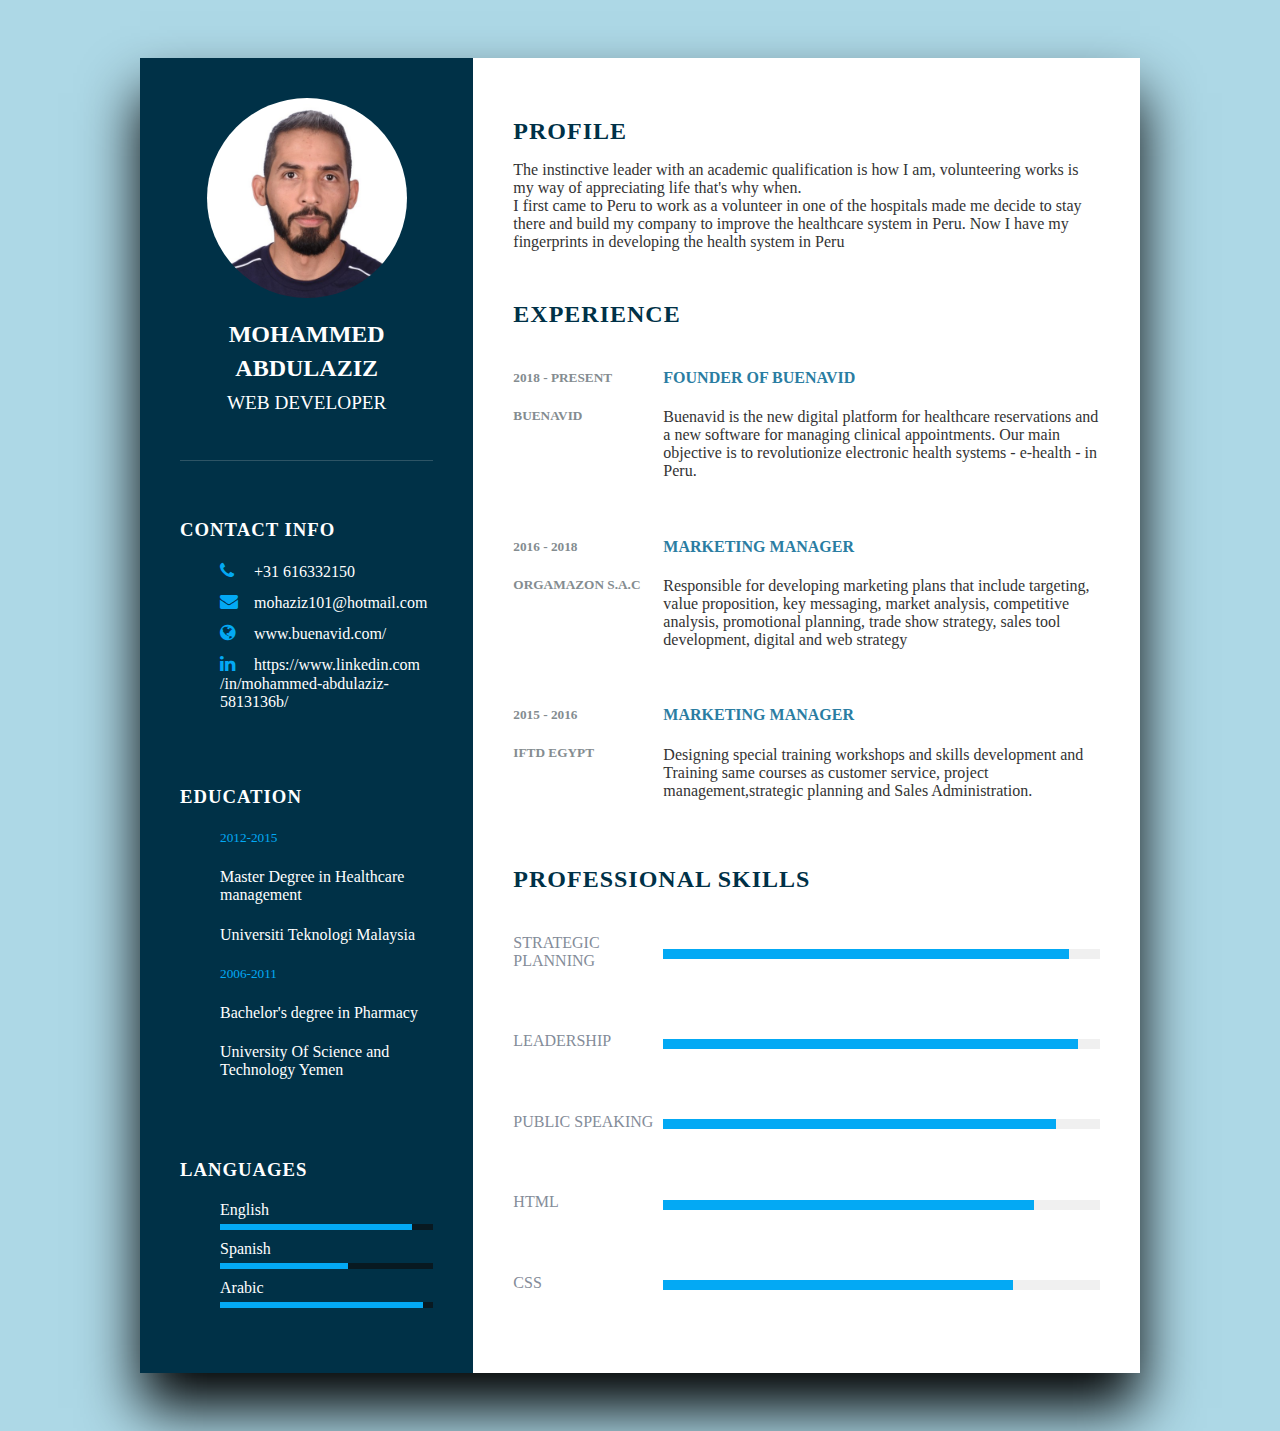
==== week1/index.html @ f61f43d0 "Rename cv.html to index.html" ====
<!DOCTYPE html>
<html lang="en">
<head>
    <meta charset="UTF-8">
    <meta http-equiv="X-UA-Compatible" content="IE=edge">
    <meta name="viewport" content="width=device-width, initial-scale=1.0">
    <title>Document</title>
    <link rel="stylesheet" href="https://cdnjs.cloudflare.com/ajax/libs/font-awesome/4.7.0/css/font-awesome.css" integrity="sha512-5A8nwdMOWrSz20fDsjczgUidUBR8liPYU+WymTZP1lmY9G6Oc7HlZv156XqnsgNUzTyMefFTcsFH/tnJE/+xBg==" crossorigin="anonymous" referrerpolicy="no-referrer" />
    <link rel="stylesheet" href="cv.css"/>
</head>
<body>
    <div class="container">
        <div class="left-side">
            <div class="profiletext">
                <div class="imgbox">
                    <img src="101.jpg">
                </div>
                <h2>Mohammed Abdulaziz<br><span>web developer</span></h2>
            </div>
            <div class="contactinfo">
                
                <h3 class="title">Contact info</h3>
                    <ul>
                        <li>
                            <span class="icon"><i class="fa fa-phone" aria-hidden="true"></i>
</span>
                            <span class="text">+31 616332150</span>
                             
                        </li>
                       
                        <li>
                            <span class="icon"><i class="fa fa-envelope" aria-hidden="true"></i>
</span>
                            <span class="text">mohaziz101@hotmail.com</span>
                             
                        </li>
                        <li>
                            <span class="icon"><i class="fa fa-globe" aria-hidden="true"></i></span>
                            <span class="text">www.buenavid.com/</span>
                             
                        </li>
                        <li>
                            <span class="icon"><i class="fa fa-linkedin" aria-hidden="true"></i>
</span>
                            <span class="text">https://www.linkedin.com
                                /in/mohammed-abdulaziz-5813136b/</span>
                             
                        </li>

                    </ul>
               
            </div>


            <div class="contactinfo education">
                
                <h3 class="title">Education</h3>
                    <ul>
                        <li>
                            <h5> 2012-2015</h5>
                            <h4>Master Degree in Healthcare management</h4>
                            <h4>Universiti Teknologi Malaysia</h4>
                        </li>
                        <li>
                            <h5> 2006-2011</h5>
                            <h4>Bachelor's degree in Pharmacy</h4>
                            <h4>University Of Science and Technology Yemen</h4>
                        </li>
                           
                    </ul>
               
            </div>
            <div class="contactinfo language">
                
                <h3 class="title">Languages</h3>
                    <ul>
                        <li>
                            <span class="text">English</span>
                            <span class="percent">
                            <div style="width: 90%;"></div>
                            </span>
                        </li>
                        <li>
                            <span class="text">Spanish</span>
                            <span class="percent">
                             <div style="width: 60%;"></div>
                            </span>
                        </li>
                        <li>
                            <span class="text">Arabic</span>
                            <span class="percent">
                                <div style="width: 95%;"></div>
                            </span>
                        </li>
                        </ul>
             </div>
            
        </div>
        <div class="right-side">
            <div class="about">
                <h2 class="title2">Profile</h2>
                <p> The instinctive leader with an academic
qualification is how I am, volunteering works
is my way of appreciating life that's why
when.<br>
I first came to Peru to work as a volunteer in
one of the hospitals made me decide to stay
there and build my company to improve the
healthcare system in Peru.
Now I have my fingerprints in
developing the health system in Peru</p>
            </div>
           <div class="about">
                <h2 class="title2">Experience</h2>
                <div class="box"> 
                    <div class="year-company">
                        <h5>2018 - present</h5>
                        <h5>Buenavid</h5>
                    </div>
                    <div class="text">
                        <h4>Founder of Buenavid</h4>
                        <p>Buenavid is the new digital platform for healthcare reservations and a new software for managing clinical appointments.
                             Our main objective is to revolutionize electronic health systems - e-health - in Peru.</p>
                    </div>
                
                </div>
                 <div class="box"> 
                    <div class="year-company">
                        <h5>2016 - 2018</h5>
                        <h5>ORGAMAZON S.A.C</h5>
                    </div>
                    <div class="text">
                        <h4>Marketing Manager</h4>
                        <p>Responsible for developing marketing plans that include targeting, value proposition, key messaging, market analysis, 
                            competitive analysis, promotional planning, trade show strategy, sales tool development, digital and web strategy</p>
                    </div>
                
                </div>
                 <div class="box"> 
                    <div class="year-company">
                        <h5>2015 - 2016</h5>
                        <h5>IFTD Egypt</h5>
                    </div>
                    <div class="text">
                        <h4>Marketing Manager</h4>
                        <p>Designing special training workshops and skills development and 
                            Training same courses as customer service, project management,strategic planning and Sales Administration.</p>
                    </div>
                
                </div>
                </div>
                <div class="about skills">
                    <h2 class="title2">Professional Skills</h2>
                    <div class="box">
                        <h4>Strategic Planning</h4>
                        <div class="percent">
                            <div style="width: 93%;"></div>
                        </div>
                    </div>
                     <div class="box">
                        <h4>Leadership</h4>
                        <div class="percent">
                             <div style="width: 95%;"></div>
                        </div>
                    </div>
                     <div class="box">
                        <h4>Public Speaking</h4>
                        <div class="percent">
                             <div style="width: 90%;"></div>
                        </div>
                    </div>
                     <div class="box">
                        <h4>Html</h4>
                        <div class="percent">
                             <div style="width: 85%;"></div>
                        </div>
                    </div>
                    <div class="box">
                        <h4>Css</h4>
                        <div class="percent">
                             <div style="width: 80%;"></div>
                        </div>
                    </div>
                </div>



        </div>
    </div>
    
</body>
</html>
---- week1/cv.css ----
body {
    background: lightblue;
    display: flex;
    justify-content: center;
    align-items: center;
    min-height: 100vh;
}
.container
{
    position: relative;
    width: 100%;
    max-width: 1000px;
    min-height: 1000px;
    background: #fff;
    margin: 50px;
    display: grid;
    grid-template-columns:1fr 2fr ;
    box-shadow: 0 35px 55px rgba(0,0,0,1);
}
.container .left-side{

    position: relative;
    background: #003147;
    padding: 40px;
}
.profiletext{

    position: relative;
    display: flex;
    flex-direction: column;
    align-items: center;
    padding-bottom: 20px;
    border-bottom: 1px solid rgba(225, 225, 225, 0.2);
}
.profiletext .imgbox{

    position: relative;
    width: 200Px;
    height: 200px;
    border-radius: 50%;
    overflow: hidden;

}
.profiletext .imgbox img{
    position: absolute;
    top: 0;
    left: 0;
    width: 100%;
    object-fit: cover;
}
.profiletext h2{
    color: #fff;
    font-size: 1.5em;
    margin-top: 20px;
    text-transform: uppercase;
    text-align: center;
    font-weight: 600;
    line-height: 1.4em;
}
.profiletext h2 span{
    font-size: 0.8em;
    font-weight: 300;

}
.contactinfo{
    padding-top: 40px;
}


.title {
    color: #fff;
    text-transform: uppercase;
    font-weight: 600;
    letter-spacing: 1px;
    margin-bottom: 20px;
}
.contactinfo ul {position: relative; }
.contactinfo ul li{
    position: relative;
    list-style: none;
    margin: 10px 0;
    cursor: pointer;
}
.contactinfo ul li .icon
{
    display: inline-block;
    width: 30px;
    font-size: 18px;
    color: #03a9f4;
}
.contactinfo ul li span {
    color: #fff;
    font-weight: 300;
}
.contactinfo .education li {
    margin-bottom: 15px;

}
 .contactinfo h5 {
    color: #03a9f4;
    font-weight: 500;
}
.contactinfo  h4 {
    color: #fff;
    font-weight: 500;
}
.percent
{
    position: relative;
    width: 100%;
    height: 6px;
    background: #081921;
    display: block;
    margin-top: 5px;
}
.percent div {
    position: absolute;
    top: 0;
    left: 0;
    height: 100%;
    background: #03a9f4;
}
.container .right-side{

    position: relative;
    background: #fff;
    padding: 40px;
}
.about{
    margin-bottom: 50px;
}
.about:last-child
{
    margin-bottom: 0;
}
.title2
{
    color: #003147;
    text-transform: uppercase;
    letter-spacing: 1px;
    margin-bottom: 10px;
    
}
p{color: #333;}
.about .box{
display: flex;
flex-direction: row;
margin: 20px 0;
}
.about .box .year-company
{
    min-width: 150px;
}
.about .box .year-company h5{
    text-transform: uppercase;
    color: #848c90;
    font-weight: 600;
}
.about .box .text h4 {
    text-transform: uppercase;
    color: #2a7da2;
    font-size: 16px;
}
.skills .box {
    position: relative;
    width: 100%;
    display: grid;
    grid-template-columns: 150px 1fr;
    justify-content: center;
    align-items: center;
    }
.skills .box h4{
    text-transform: uppercase;
    color: #848c99;
    font-weight: 500;
}
.skills .box .percent
{
    position: relative;
    width: 100%;
    height: 10px;
    background: #f0f0f0;
}
.skills .box .percent div
{
    position: absolute;
    top: 0;
    left: 0;
    height: 100%;
    background: #03a9f4;

}
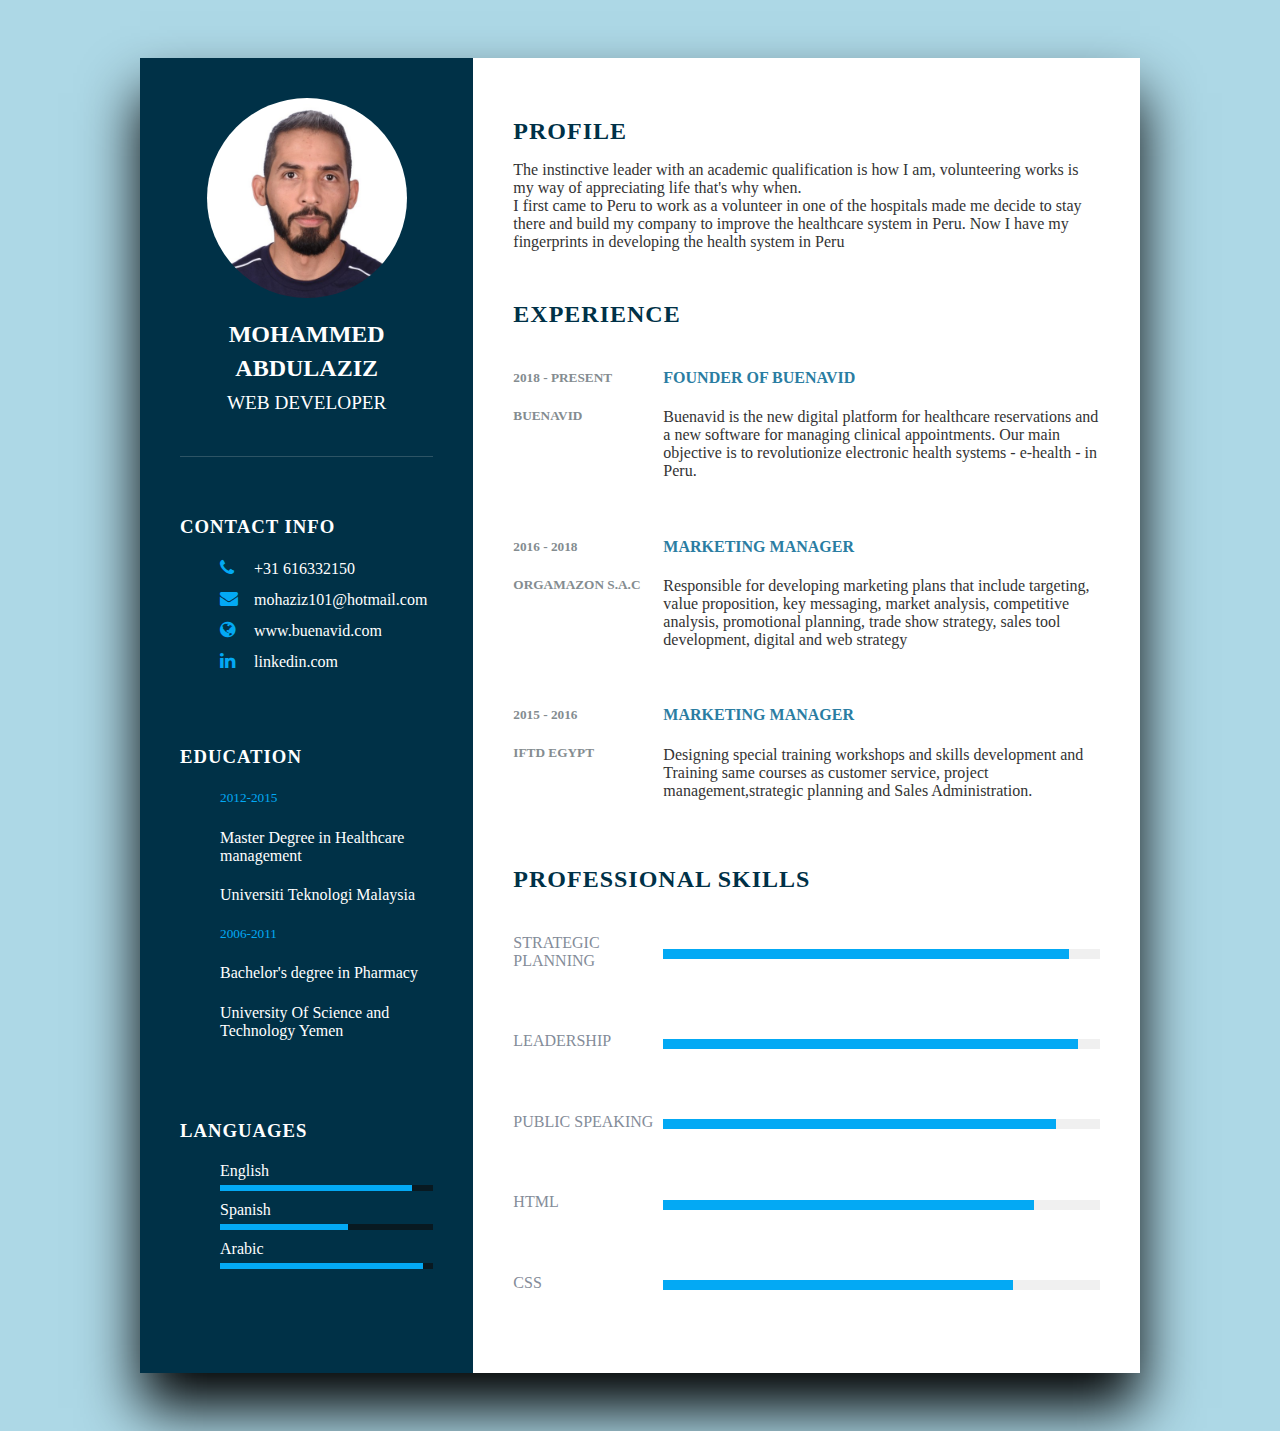
==== commit 3c08f6e0: "first commmit week1" ====
--- a/week1/index.html
+++ b/week1/index.html
@@ -11,13 +11,17 @@
 <body>
     <div class="container">
         <div class="left-side">
-            <div class="profiletext">
-                <div class="imgbox">
-                    <img src="101.jpg">
-                </div>
-                <h2>Mohammed Abdulaziz<br><span>web developer</span></h2>
-            </div>
-            <div class="contactinfo">
+            <!------------ change All class "profiletext" to "profile-text" ------------>
+            <div class="profile-text">
+                <div class="imgbox" >
+                    <!-- Adding alt attribute to the image -->
+                    <img src="101.jpg" alt="my personal photo">
+                </div>
+                <!-------- change the element h2 to h1-------- -->
+                <h1>Mohammed Abdulaziz<br><span>web developer</span></h1>
+            </div>
+             <!------------ change All class "contactinfo" to "contact-info" ------------>
+            <div class="contact-info">
                 
                 <h3 class="title">Contact info</h3>
                     <ul>
@@ -31,19 +35,23 @@
                         <li>
                             <span class="icon"><i class="fa fa-envelope" aria-hidden="true"></i>
 </span>
-                            <span class="text">mohaziz101@hotmail.com</span>
-                             
+            <!-------- change e-mail address, website and linkedIn address to clickable. -------->
+
+                            
+                             <a href="mohaziz101@hotmail.com" class="text">mohaziz101@hotmail.com</a>
                         </li>
                         <li>
                             <span class="icon"><i class="fa fa-globe" aria-hidden="true"></i></span>
-                            <span class="text">www.buenavid.com/</span>
+                            
+                            <a href="https://www.buenavid.com/" class="text">www.buenavid.com</a>
                              
                         </li>
                         <li>
                             <span class="icon"><i class="fa fa-linkedin" aria-hidden="true"></i>
 </span>
-                            <span class="text">https://www.linkedin.com
-                                /in/mohammed-abdulaziz-5813136b/</span>
+                                <a href="https://www.linkedin.com
+                                /in/mohammed-abdulaziz-5813136b/" class="text">linkedin.com</a>
+                                
                              
                         </li>
 
@@ -52,7 +60,7 @@
             </div>
 
 
-            <div class="contactinfo education">
+            <div class="contact-info education">
                 
                 <h3 class="title">Education</h3>
                     <ul>
@@ -70,7 +78,7 @@
                     </ul>
                
             </div>
-            <div class="contactinfo language">
+            <div class="contact-info language">
                 
                 <h3 class="title">Languages</h3>
                     <ul>
--- a/week1/cv.css
+++ b/week1/cv.css
@@ -5,6 +5,8 @@
     align-items: center;
     min-height: 100vh;
 }
+a{color: #fff;
+text-decoration: none;}
 .container
 {
     position: relative;
@@ -23,7 +25,7 @@
     background: #003147;
     padding: 40px;
 }
-.profiletext{
+.profile-text{
 
     position: relative;
     display: flex;
@@ -32,7 +34,7 @@
     padding-bottom: 20px;
     border-bottom: 1px solid rgba(225, 225, 225, 0.2);
 }
-.profiletext .imgbox{
+.profile-text .imgbox{
 
     position: relative;
     width: 200Px;
@@ -41,14 +43,14 @@
     overflow: hidden;
 
 }
-.profiletext .imgbox img{
+.profile-text .imgbox img{
     position: absolute;
     top: 0;
     left: 0;
     width: 100%;
     object-fit: cover;
 }
-.profiletext h2{
+.profile-text h1{
     color: #fff;
     font-size: 1.5em;
     margin-top: 20px;
@@ -57,12 +59,12 @@
     font-weight: 600;
     line-height: 1.4em;
 }
-.profiletext h2 span{
+.profile-text h1 span{
     font-size: 0.8em;
     font-weight: 300;
 
 }
-.contactinfo{
+.contact-info{
     padding-top: 40px;
 }
 
@@ -74,33 +76,33 @@
     letter-spacing: 1px;
     margin-bottom: 20px;
 }
-.contactinfo ul {position: relative; }
-.contactinfo ul li{
+.contact-info ul {position: relative; }
+.contact-info ul li{
     position: relative;
     list-style: none;
     margin: 10px 0;
     cursor: pointer;
 }
-.contactinfo ul li .icon
+.contact-info ul li .icon
 {
     display: inline-block;
     width: 30px;
     font-size: 18px;
     color: #03a9f4;
 }
-.contactinfo ul li span {
+.contact-info ul li span {
     color: #fff;
     font-weight: 300;
 }
-.contactinfo .education li {
+.contact-info .education li {
     margin-bottom: 15px;
 
 }
- .contactinfo h5 {
+ .contact-info h5 {
     color: #03a9f4;
     font-weight: 500;
 }
-.contactinfo  h4 {
+.contact-info  h4 {
     color: #fff;
     font-weight: 500;
 }
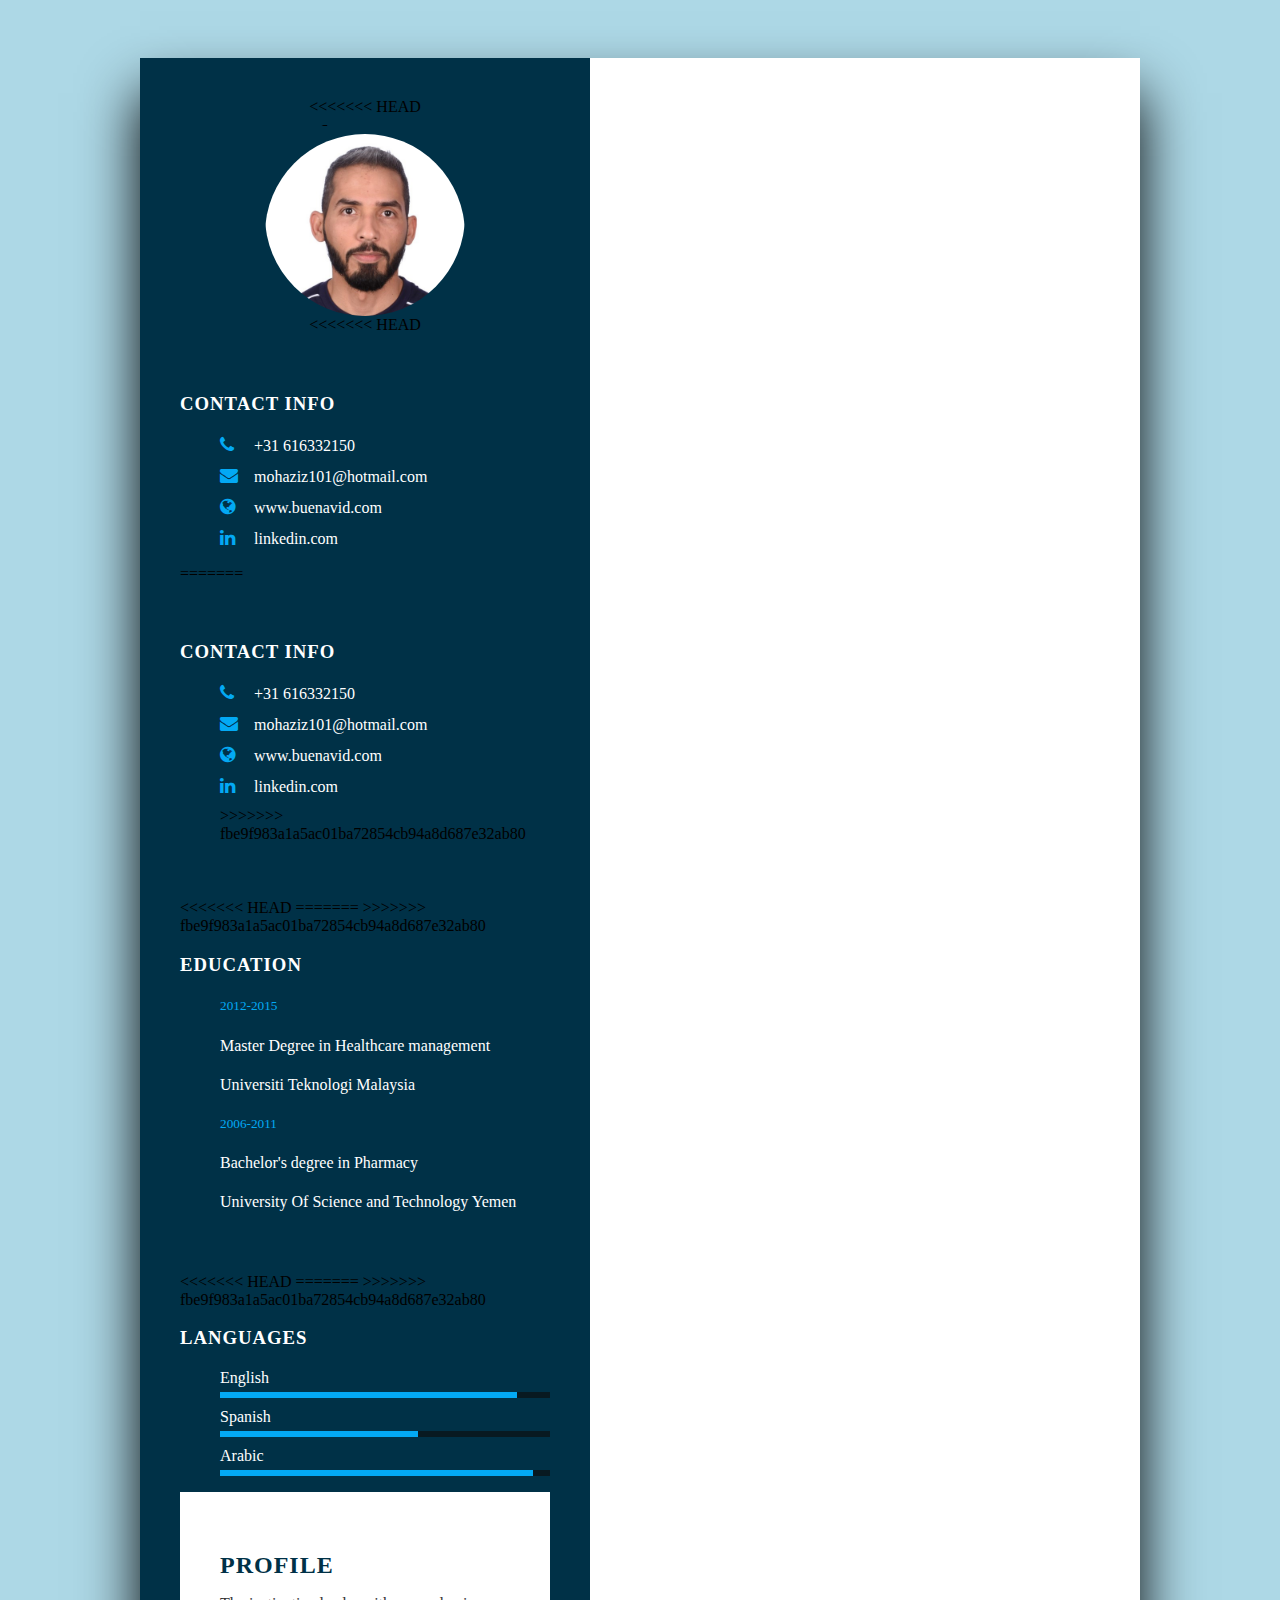
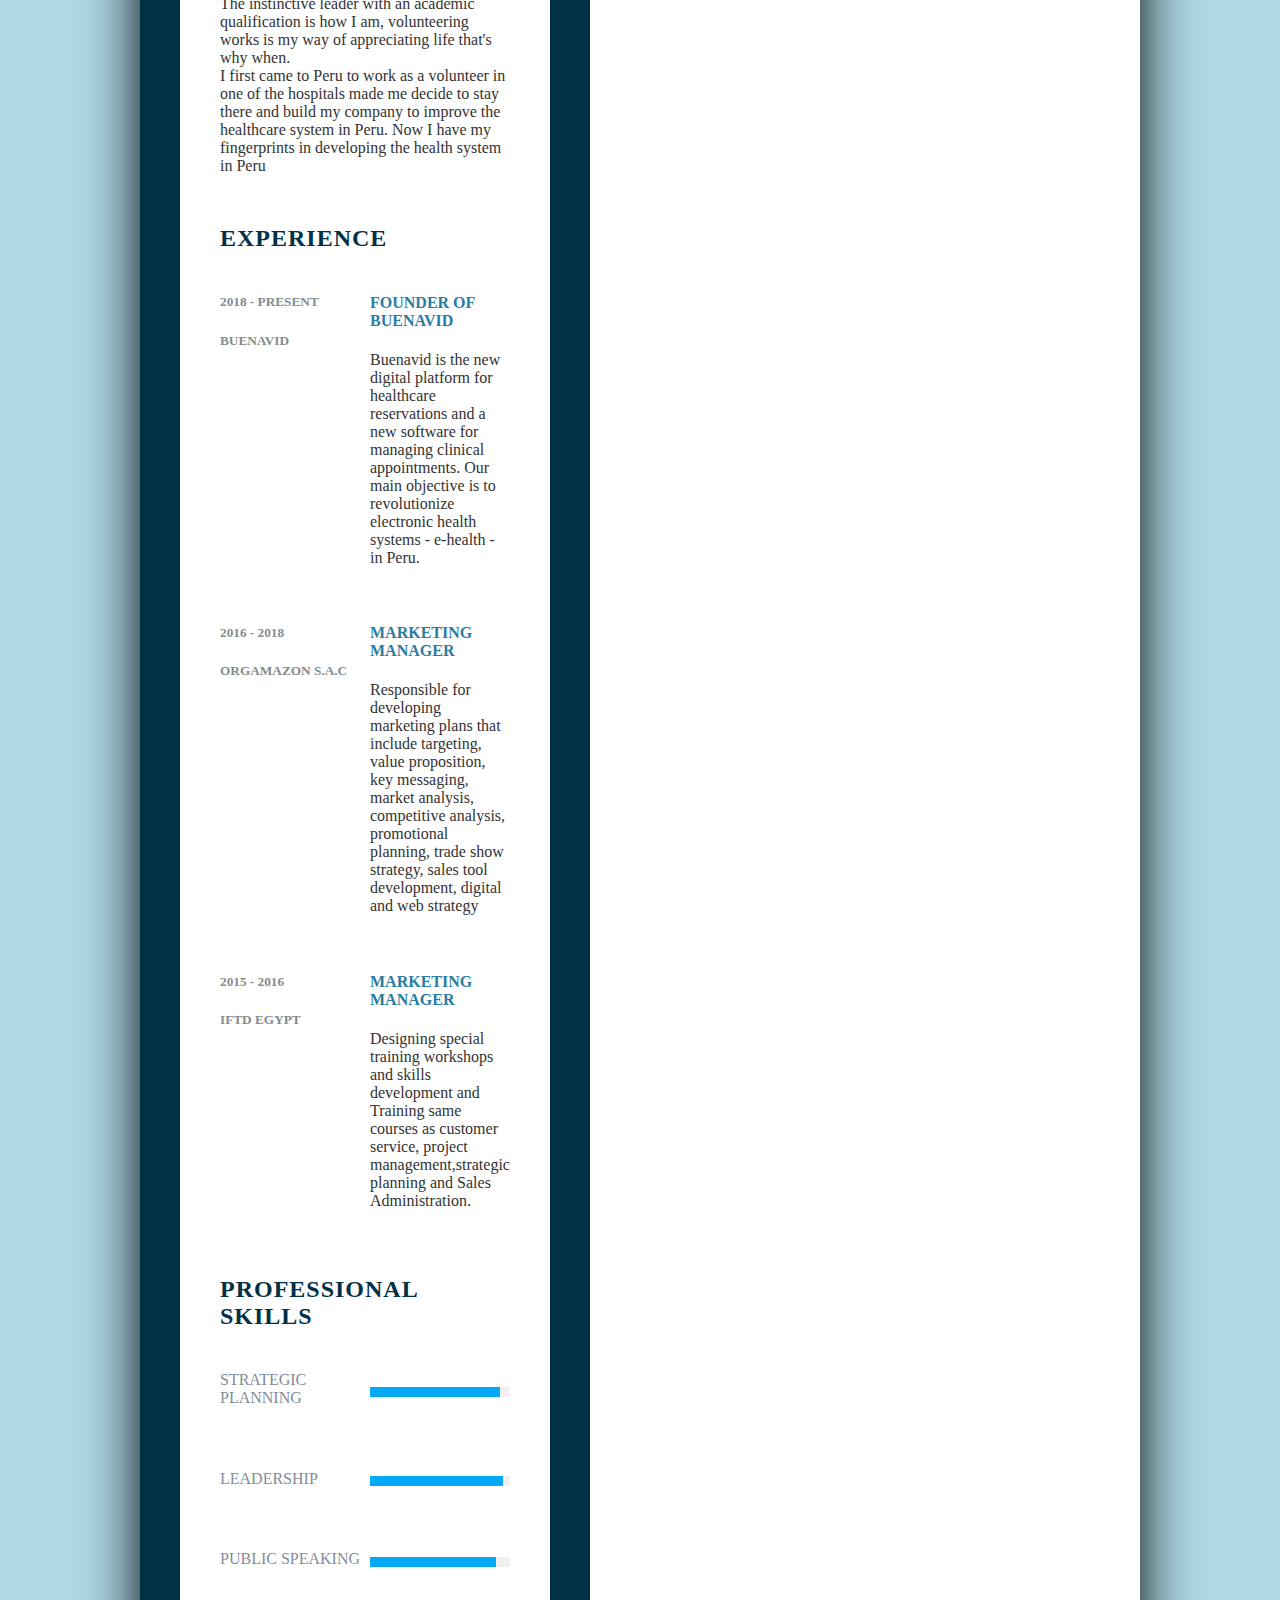
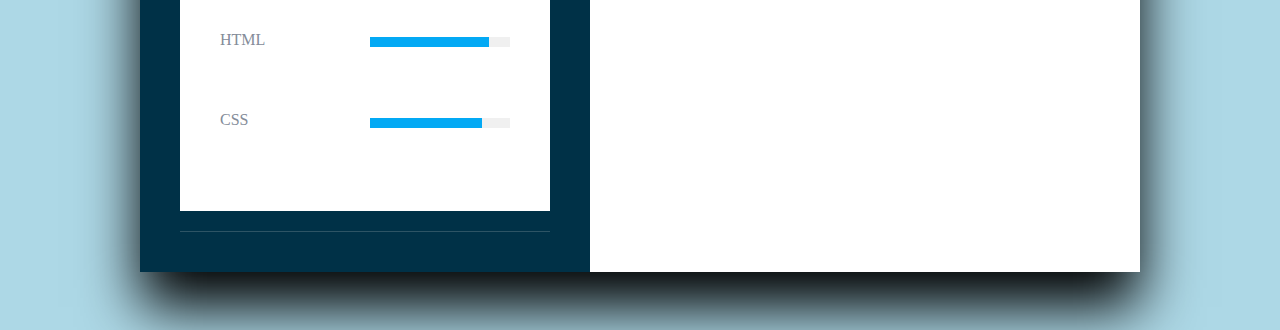
==== commit 8415821e: "final look" ====
--- a/week1/index.html
+++ b/week1/index.html
@@ -1,25 +1,71 @@
 <!DOCTYPE html>
 <html lang="en">
+
 <head>
     <meta charset="UTF-8">
     <meta http-equiv="X-UA-Compatible" content="IE=edge">
     <meta name="viewport" content="width=device-width, initial-scale=1.0">
     <title>Document</title>
-    <link rel="stylesheet" href="https://cdnjs.cloudflare.com/ajax/libs/font-awesome/4.7.0/css/font-awesome.css" integrity="sha512-5A8nwdMOWrSz20fDsjczgUidUBR8liPYU+WymTZP1lmY9G6Oc7HlZv156XqnsgNUzTyMefFTcsFH/tnJE/+xBg==" crossorigin="anonymous" referrerpolicy="no-referrer" />
-    <link rel="stylesheet" href="cv.css"/>
+    <link rel="stylesheet" href="https://cdnjs.cloudflare.com/ajax/libs/font-awesome/4.7.0/css/font-awesome.css"
+        integrity="sha512-5A8nwdMOWrSz20fDsjczgUidUBR8liPYU+WymTZP1lmY9G6Oc7HlZv156XqnsgNUzTyMefFTcsFH/tnJE/+xBg=="
+        crossorigin="anonymous" referrerpolicy="no-referrer" />
+    <link rel="stylesheet" href="cv.css" />
 </head>
+
 <body>
     <div class="container">
         <div class="left-side">
             <!------------ change All class "profiletext" to "profile-text" ------------>
             <div class="profile-text">
+<<<<<<< HEAD
+                <div class="imgbox">
+=======
                 <div class="imgbox" >
+>>>>>>> fbe9f983a1a5ac01ba72854cb94a8d687e32ab80
                     <!-- Adding alt attribute to the image -->
                     <img src="101.jpg" alt="my personal photo">
                 </div>
                 <!-------- change the element h2 to h1-------- -->
                 <h1>Mohammed Abdulaziz<br><span>web developer</span></h1>
             </div>
+<<<<<<< HEAD
+            <!------------ change All class "contactinfo" to "contact-info" ------------>
+            <div class="contact-info">
+
+                <h3 class="title">Contact info</h3>
+                <ul>
+                    <li>
+                        <span class="icon"><i class="fa fa-phone" aria-hidden="true"></i>
+                        </span>
+                        <span class="text">+31 616332150</span>
+
+                    </li>
+
+                    <li>
+                        <span class="icon"><i class="fa fa-envelope" aria-hidden="true"></i>
+                        </span>
+                        <!-------- change e-mail address, website and linkedIn address to clickable. -------->
+
+
+                        <a href="mohaziz101@hotmail.com" class="text">mohaziz101@hotmail.com</a>
+                    </li>
+                    <li>
+                        <span class="icon"><i class="fa fa-globe" aria-hidden="true"></i></span>
+
+                        <a href="https://www.buenavid.com/" class="text">www.buenavid.com</a>
+
+                    </li>
+                    <li>
+                        <span class="icon"><i class="fa fa-linkedin" aria-hidden="true"></i>
+                        </span>
+                        <a href="https://www.linkedin.com
+                                /in/mohammed-abdulaziz-5813136b/" class="text">linkedin.com</a>
+
+
+                    </li>
+
+                </ul>
+=======
              <!------------ change All class "contactinfo" to "contact-info" ------------>
             <div class="contact-info">
                 
@@ -54,147 +100,161 @@
                                 
                              
                         </li>
-
-                    </ul>
-               
+>>>>>>> fbe9f983a1a5ac01ba72854cb94a8d687e32ab80
+
             </div>
 
 
             <div class="contact-info education">
+<<<<<<< HEAD
+
+=======
                 
+>>>>>>> fbe9f983a1a5ac01ba72854cb94a8d687e32ab80
                 <h3 class="title">Education</h3>
-                    <ul>
-                        <li>
-                            <h5> 2012-2015</h5>
-                            <h4>Master Degree in Healthcare management</h4>
-                            <h4>Universiti Teknologi Malaysia</h4>
-                        </li>
-                        <li>
-                            <h5> 2006-2011</h5>
-                            <h4>Bachelor's degree in Pharmacy</h4>
-                            <h4>University Of Science and Technology Yemen</h4>
-                        </li>
-                           
-                    </ul>
-               
+                <ul>
+                    <li>
+                        <h5> 2012-2015</h5>
+                        <h4>Master Degree in Healthcare management</h4>
+                        <h4>Universiti Teknologi Malaysia</h4>
+                    </li>
+                    <li>
+                        <h5> 2006-2011</h5>
+                        <h4>Bachelor's degree in Pharmacy</h4>
+                        <h4>University Of Science and Technology Yemen</h4>
+                    </li>
+
+                </ul>
+
             </div>
             <div class="contact-info language">
+<<<<<<< HEAD
+
+=======
                 
+>>>>>>> fbe9f983a1a5ac01ba72854cb94a8d687e32ab80
                 <h3 class="title">Languages</h3>
-                    <ul>
-                        <li>
-                            <span class="text">English</span>
-                            <span class="percent">
+                <ul>
+                    <li>
+                        <span class="text">English</span>
+                        <span class="percent">
                             <div style="width: 90%;"></div>
-                            </span>
-                        </li>
-                        <li>
-                            <span class="text">Spanish</span>
-                            <span class="percent">
-                             <div style="width: 60%;"></div>
-                            </span>
-                        </li>
-                        <li>
-                            <span class="text">Arabic</span>
-                            <span class="percent">
-                                <div style="width: 95%;"></div>
-                            </span>
-                        </li>
-                        </ul>
-             </div>
-            
+                        </span>
+                    </li>
+                    <li>
+                        <span class="text">Spanish</span>
+                        <span class="percent">
+                            <div style="width: 60%;"></div>
+                        </span>
+                    </li>
+                    <li>
+                        <span class="text">Arabic</span>
+                        <span class="percent">
+                            <div style="width: 95%;"></div>
+                        </span>
+                    </li>
+                </ul>
+            </div>
+
         </div>
         <div class="right-side">
             <div class="about">
                 <h2 class="title2">Profile</h2>
                 <p> The instinctive leader with an academic
-qualification is how I am, volunteering works
-is my way of appreciating life that's why
-when.<br>
-I first came to Peru to work as a volunteer in
-one of the hospitals made me decide to stay
-there and build my company to improve the
-healthcare system in Peru.
-Now I have my fingerprints in
-developing the health system in Peru</p>
-            </div>
-           <div class="about">
+                    qualification is how I am, volunteering works
+                    is my way of appreciating life that's why
+                    when.<br>
+                    I first came to Peru to work as a volunteer in
+                    one of the hospitals made me decide to stay
+                    there and build my company to improve the
+                    healthcare system in Peru.
+                    Now I have my fingerprints in
+                    developing the health system in Peru</p>
+            </div>
+            <div class="about">
                 <h2 class="title2">Experience</h2>
-                <div class="box"> 
+                <div class="box">
                     <div class="year-company">
                         <h5>2018 - present</h5>
                         <h5>Buenavid</h5>
                     </div>
+
+
                     <div class="text">
                         <h4>Founder of Buenavid</h4>
-                        <p>Buenavid is the new digital platform for healthcare reservations and a new software for managing clinical appointments.
-                             Our main objective is to revolutionize electronic health systems - e-health - in Peru.</p>
-                    </div>
-                
-                </div>
-                 <div class="box"> 
+                        <p>Buenavid is the new digital platform for healthcare reservations and a new software for
+                            managing clinical appointments.
+                            Our main objective is to revolutionize electronic health systems - e-health - in Peru.</p>
+                    </div>
+
+                </div>
+                <div class="box">
                     <div class="year-company">
                         <h5>2016 - 2018</h5>
                         <h5>ORGAMAZON S.A.C</h5>
                     </div>
                     <div class="text">
                         <h4>Marketing Manager</h4>
-                        <p>Responsible for developing marketing plans that include targeting, value proposition, key messaging, market analysis, 
-                            competitive analysis, promotional planning, trade show strategy, sales tool development, digital and web strategy</p>
-                    </div>
-                
-                </div>
-                 <div class="box"> 
+                        <p>Responsible for developing marketing plans that include targeting, value proposition, key
+                            messaging, market analysis,
+                            competitive analysis, promotional planning, trade show strategy, sales tool development,
+                            digital and web strategy</p>
+                    </div>
+
+                </div>
+                <div class="box">
                     <div class="year-company">
                         <h5>2015 - 2016</h5>
                         <h5>IFTD Egypt</h5>
                     </div>
                     <div class="text">
                         <h4>Marketing Manager</h4>
-                        <p>Designing special training workshops and skills development and 
-                            Training same courses as customer service, project management,strategic planning and Sales Administration.</p>
-                    </div>
-                
-                </div>
-                </div>
-                <div class="about skills">
-                    <h2 class="title2">Professional Skills</h2>
-                    <div class="box">
-                        <h4>Strategic Planning</h4>
-                        <div class="percent">
-                            <div style="width: 93%;"></div>
-                        </div>
-                    </div>
-                     <div class="box">
-                        <h4>Leadership</h4>
-                        <div class="percent">
-                             <div style="width: 95%;"></div>
-                        </div>
-                    </div>
-                     <div class="box">
-                        <h4>Public Speaking</h4>
-                        <div class="percent">
-                             <div style="width: 90%;"></div>
-                        </div>
-                    </div>
-                     <div class="box">
-                        <h4>Html</h4>
-                        <div class="percent">
-                             <div style="width: 85%;"></div>
-                        </div>
-                    </div>
-                    <div class="box">
-                        <h4>Css</h4>
-                        <div class="percent">
-                             <div style="width: 80%;"></div>
-                        </div>
-                    </div>
-                </div>
+                        <p>Designing special training workshops and skills development and
+                            Training same courses as customer service, project management,strategic planning and Sales
+                            Administration.</p>
+                    </div>
+
+                </div>
+            </div>
+            <div class="about skills">
+                <h2 class="title2">Professional Skills</h2>
+                <div class="box">
+                    <h4>Strategic Planning</h4>
+                    <div class="percent">
+                        <div style="width: 93%;"></div>
+                    </div>
+                </div>
+                <div class="box">
+                    <h4>Leadership</h4>
+                    <div class="percent">
+                        <div style="width: 95%;"></div>
+                    </div>
+                </div>
+                <div class="box">
+                    <h4>Public Speaking</h4>
+                    <div class="percent">
+                        <div style="width: 90%;"></div>
+                    </div>
+                </div>
+                <div class="box">
+                    <h4>Html</h4>
+                    <div class="percent">
+                        <div style="width: 85%;"></div>
+                    </div>
+                </div>
+                <div class="box">
+                    <h4>Css</h4>
+                    <div class="percent">
+                        <div style="width: 80%;"></div>
+                    </div>
+                </div>
+            </div>
 
 
 
         </div>
     </div>
-    
+
 </body>
-</html>
+
+</html>--- a/week1/cv.css
+++ b/week1/cv.css
@@ -5,10 +5,13 @@
     align-items: center;
     min-height: 100vh;
 }
-a{color: #fff;
-text-decoration: none;}
-.container
-{
+
+a {
+    color: #fff;
+    text-decoration: none;
+}
+
+.container {
     position: relative;
     width: 100%;
     max-width: 1000px;
@@ -16,16 +19,18 @@
     background: #fff;
     margin: 50px;
     display: grid;
-    grid-template-columns:1fr 2fr ;
-    box-shadow: 0 35px 55px rgba(0,0,0,1);
-}
-.container .left-side{
+    grid-template-columns: 1fr 2fr;
+    box-shadow: 0 35px 55px rgba(0, 0, 0, 1);
+}
+
+.container .left-side {
 
     position: relative;
     background: #003147;
     padding: 40px;
 }
-.profile-text{
+
+.profile-text {
 
     position: relative;
     display: flex;
@@ -34,7 +39,8 @@
     padding-bottom: 20px;
     border-bottom: 1px solid rgba(225, 225, 225, 0.2);
 }
-.profile-text .imgbox{
+
+.profile-text .imgbox {
 
     position: relative;
     width: 200Px;
@@ -43,14 +49,16 @@
     overflow: hidden;
 
 }
-.profile-text .imgbox img{
+
+.profile-text .imgbox img {
     position: absolute;
     top: 0;
     left: 0;
     width: 100%;
     object-fit: cover;
 }
-.profile-text h1{
+
+.profile-text h1 {
     color: #fff;
     font-size: 1.5em;
     margin-top: 20px;
@@ -59,12 +67,14 @@
     font-weight: 600;
     line-height: 1.4em;
 }
-.profile-text h1 span{
+
+.profile-text h1 span {
     font-size: 0.8em;
     font-weight: 300;
 
 }
-.contact-info{
+
+.contact-info {
     padding-top: 40px;
 }
 
@@ -76,38 +86,46 @@
     letter-spacing: 1px;
     margin-bottom: 20px;
 }
-.contact-info ul {position: relative; }
-.contact-info ul li{
+
+.contact-info ul {
+    position: relative;
+}
+
+.contact-info ul li {
     position: relative;
     list-style: none;
     margin: 10px 0;
     cursor: pointer;
 }
-.contact-info ul li .icon
-{
+
+.contact-info ul li .icon {
     display: inline-block;
     width: 30px;
     font-size: 18px;
     color: #03a9f4;
 }
+
 .contact-info ul li span {
     color: #fff;
     font-weight: 300;
 }
+
 .contact-info .education li {
     margin-bottom: 15px;
 
 }
- .contact-info h5 {
+
+.contact-info h5 {
     color: #03a9f4;
     font-weight: 500;
 }
-.contact-info  h4 {
+
+.contact-info h4 {
     color: #fff;
     font-weight: 500;
 }
-.percent
-{
+
+.percent {
     position: relative;
     width: 100%;
     height: 6px;
@@ -115,6 +133,7 @@
     display: block;
     margin-top: 5px;
 }
+
 .percent div {
     position: absolute;
     top: 0;
@@ -122,47 +141,56 @@
     height: 100%;
     background: #03a9f4;
 }
-.container .right-side{
+
+.container .right-side {
 
     position: relative;
     background: #fff;
     padding: 40px;
 }
-.about{
+
+.about {
     margin-bottom: 50px;
 }
-.about:last-child
-{
+
+.about:last-child {
     margin-bottom: 0;
 }
-.title2
-{
+
+.title2 {
     color: #003147;
     text-transform: uppercase;
     letter-spacing: 1px;
     margin-bottom: 10px;
-    
-}
-p{color: #333;}
-.about .box{
-display: flex;
-flex-direction: row;
-margin: 20px 0;
-}
-.about .box .year-company
-{
+
+}
+
+p {
+    color: #333;
+}
+
+.about .box {
+    display: flex;
+    flex-direction: row;
+    margin: 20px 0;
+}
+
+.about .box .year-company {
     min-width: 150px;
 }
-.about .box .year-company h5{
+
+.about .box .year-company h5 {
     text-transform: uppercase;
     color: #848c90;
     font-weight: 600;
 }
+
 .about .box .text h4 {
     text-transform: uppercase;
     color: #2a7da2;
     font-size: 16px;
 }
+
 .skills .box {
     position: relative;
     width: 100%;
@@ -170,21 +198,22 @@
     grid-template-columns: 150px 1fr;
     justify-content: center;
     align-items: center;
-    }
-.skills .box h4{
+}
+
+.skills .box h4 {
     text-transform: uppercase;
     color: #848c99;
     font-weight: 500;
 }
-.skills .box .percent
-{
+
+.skills .box .percent {
     position: relative;
     width: 100%;
     height: 10px;
     background: #f0f0f0;
 }
-.skills .box .percent div
-{
+
+.skills .box .percent div {
     position: absolute;
     top: 0;
     left: 0;
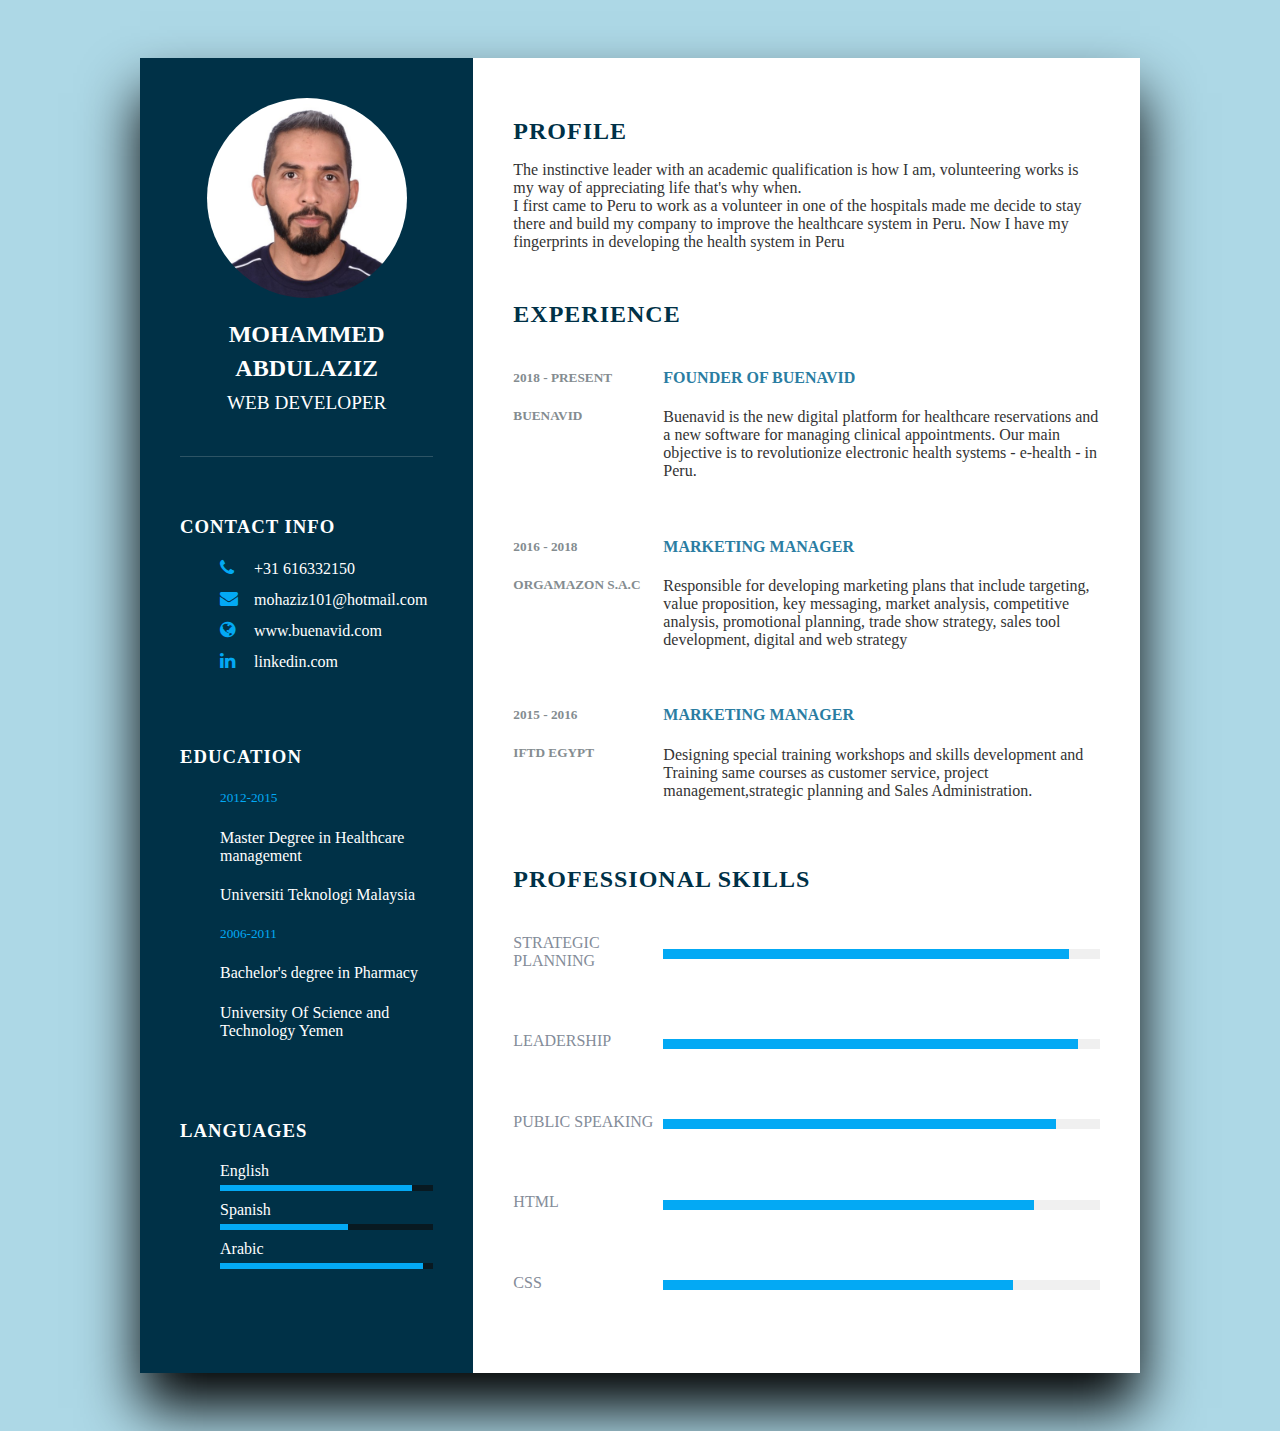
==== commit a2931c11: "fixing bugs" ====
--- a/week1/index.html
+++ b/week1/index.html
@@ -17,18 +17,13 @@
         <div class="left-side">
             <!------------ change All class "profiletext" to "profile-text" ------------>
             <div class="profile-text">
-<<<<<<< HEAD
                 <div class="imgbox">
-=======
-                <div class="imgbox" >
->>>>>>> fbe9f983a1a5ac01ba72854cb94a8d687e32ab80
                     <!-- Adding alt attribute to the image -->
                     <img src="101.jpg" alt="my personal photo">
                 </div>
                 <!-------- change the element h2 to h1-------- -->
                 <h1>Mohammed Abdulaziz<br><span>web developer</span></h1>
             </div>
-<<<<<<< HEAD
             <!------------ change All class "contactinfo" to "contact-info" ------------>
             <div class="contact-info">
 
@@ -65,52 +60,12 @@
                     </li>
 
                 </ul>
-=======
-             <!------------ change All class "contactinfo" to "contact-info" ------------>
-            <div class="contact-info">
-                
-                <h3 class="title">Contact info</h3>
-                    <ul>
-                        <li>
-                            <span class="icon"><i class="fa fa-phone" aria-hidden="true"></i>
-</span>
-                            <span class="text">+31 616332150</span>
-                             
-                        </li>
-                       
-                        <li>
-                            <span class="icon"><i class="fa fa-envelope" aria-hidden="true"></i>
-</span>
-            <!-------- change e-mail address, website and linkedIn address to clickable. -------->
-
-                            
-                             <a href="mohaziz101@hotmail.com" class="text">mohaziz101@hotmail.com</a>
-                        </li>
-                        <li>
-                            <span class="icon"><i class="fa fa-globe" aria-hidden="true"></i></span>
-                            
-                            <a href="https://www.buenavid.com/" class="text">www.buenavid.com</a>
-                             
-                        </li>
-                        <li>
-                            <span class="icon"><i class="fa fa-linkedin" aria-hidden="true"></i>
-</span>
-                                <a href="https://www.linkedin.com
-                                /in/mohammed-abdulaziz-5813136b/" class="text">linkedin.com</a>
-                                
-                             
-                        </li>
->>>>>>> fbe9f983a1a5ac01ba72854cb94a8d687e32ab80
 
             </div>
 
 
             <div class="contact-info education">
-<<<<<<< HEAD
-
-=======
-                
->>>>>>> fbe9f983a1a5ac01ba72854cb94a8d687e32ab80
+
                 <h3 class="title">Education</h3>
                 <ul>
                     <li>
@@ -128,11 +83,7 @@
 
             </div>
             <div class="contact-info language">
-<<<<<<< HEAD
-
-=======
-                
->>>>>>> fbe9f983a1a5ac01ba72854cb94a8d687e32ab80
+
                 <h3 class="title">Languages</h3>
                 <ul>
                     <li>
@@ -200,7 +151,7 @@
                             competitive analysis, promotional planning, trade show strategy, sales tool development,
                             digital and web strategy</p>
                     </div>
-
+ 
                 </div>
                 <div class="box">
                     <div class="year-company">
--- a/week1/cv.css
+++ b/week1/cv.css
@@ -5,13 +5,10 @@
     align-items: center;
     min-height: 100vh;
 }
-
-a {
-    color: #fff;
-    text-decoration: none;
-}
-
-.container {
+a{color: #fff;
+text-decoration: none;}
+.container
+{
     position: relative;
     width: 100%;
     max-width: 1000px;
@@ -19,18 +16,16 @@
     background: #fff;
     margin: 50px;
     display: grid;
-    grid-template-columns: 1fr 2fr;
-    box-shadow: 0 35px 55px rgba(0, 0, 0, 1);
+    grid-template-columns:1fr 2fr ;
+    box-shadow: 0 35px 55px rgba(0,0,0,1);
 }
-
-.container .left-side {
+.container .left-side{
 
     position: relative;
     background: #003147;
     padding: 40px;
 }
-
-.profile-text {
+.profile-text{
 
     position: relative;
     display: flex;
@@ -39,8 +34,7 @@
     padding-bottom: 20px;
     border-bottom: 1px solid rgba(225, 225, 225, 0.2);
 }
-
-.profile-text .imgbox {
+.profile-text .imgbox{
 
     position: relative;
     width: 200Px;
@@ -49,16 +43,14 @@
     overflow: hidden;
 
 }
-
-.profile-text .imgbox img {
+.profile-text .imgbox img{
     position: absolute;
     top: 0;
     left: 0;
     width: 100%;
     object-fit: cover;
 }
-
-.profile-text h1 {
+.profile-text h1{
     color: #fff;
     font-size: 1.5em;
     margin-top: 20px;
@@ -67,14 +59,12 @@
     font-weight: 600;
     line-height: 1.4em;
 }
-
-.profile-text h1 span {
+.profile-text h1 span{
     font-size: 0.8em;
     font-weight: 300;
 
 }
-
-.contact-info {
+.contact-info{
     padding-top: 40px;
 }
 
@@ -86,46 +76,38 @@
     letter-spacing: 1px;
     margin-bottom: 20px;
 }
-
-.contact-info ul {
-    position: relative;
-}
-
-.contact-info ul li {
+.contact-info ul {position: relative; }
+.contact-info ul li{
     position: relative;
     list-style: none;
     margin: 10px 0;
     cursor: pointer;
 }
-
-.contact-info ul li .icon {
+.contact-info ul li .icon
+{
     display: inline-block;
     width: 30px;
     font-size: 18px;
     color: #03a9f4;
 }
-
 .contact-info ul li span {
     color: #fff;
     font-weight: 300;
 }
-
 .contact-info .education li {
     margin-bottom: 15px;
 
 }
-
-.contact-info h5 {
+ .contact-info h5 {
     color: #03a9f4;
     font-weight: 500;
 }
-
-.contact-info h4 {
+.contact-info  h4 {
     color: #fff;
     font-weight: 500;
 }
-
-.percent {
+.percent
+{
     position: relative;
     width: 100%;
     height: 6px;
@@ -133,7 +115,6 @@
     display: block;
     margin-top: 5px;
 }
-
 .percent div {
     position: absolute;
     top: 0;
@@ -141,56 +122,47 @@
     height: 100%;
     background: #03a9f4;
 }
-
-.container .right-side {
+.container .right-side{
 
     position: relative;
     background: #fff;
     padding: 40px;
 }
-
-.about {
+.about{
     margin-bottom: 50px;
 }
-
-.about:last-child {
+.about:last-child
+{
     margin-bottom: 0;
 }
-
-.title2 {
+.title2
+{
     color: #003147;
     text-transform: uppercase;
     letter-spacing: 1px;
     margin-bottom: 10px;
-
+    
 }
-
-p {
-    color: #333;
+p{color: #333;}
+.about .box{
+display: flex;
+flex-direction: row;
+margin: 20px 0;
 }
-
-.about .box {
-    display: flex;
-    flex-direction: row;
-    margin: 20px 0;
-}
-
-.about .box .year-company {
+.about .box .year-company
+{
     min-width: 150px;
 }
-
-.about .box .year-company h5 {
+.about .box .year-company h5{
     text-transform: uppercase;
     color: #848c90;
     font-weight: 600;
 }
-
 .about .box .text h4 {
     text-transform: uppercase;
     color: #2a7da2;
     font-size: 16px;
 }
-
 .skills .box {
     position: relative;
     width: 100%;
@@ -198,22 +170,21 @@
     grid-template-columns: 150px 1fr;
     justify-content: center;
     align-items: center;
-}
-
-.skills .box h4 {
+    }
+.skills .box h4{
     text-transform: uppercase;
     color: #848c99;
     font-weight: 500;
 }
-
-.skills .box .percent {
+.skills .box .percent
+{
     position: relative;
     width: 100%;
     height: 10px;
     background: #f0f0f0;
 }
-
-.skills .box .percent div {
+.skills .box .percent div
+{
     position: absolute;
     top: 0;
     left: 0;
